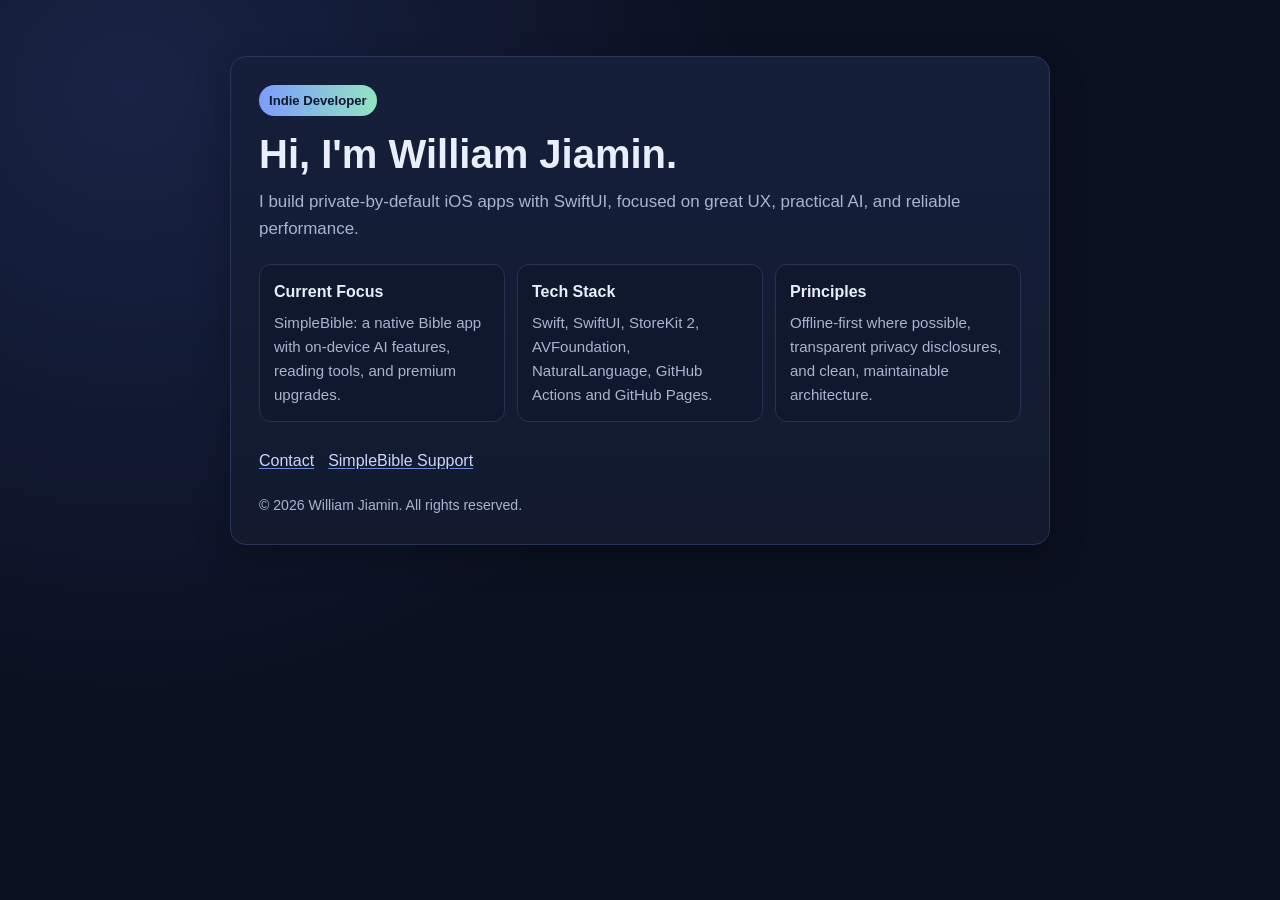
==== index.html @ ba6715cb "Initialize user site with indie dev landing page and app-ads.txt. Publish a simple marketing homepag" ====
<!DOCTYPE html>
<html lang="en">
<head>
  <meta charset="UTF-8">
  <meta name="viewport" content="width=device-width, initial-scale=1.0">
  <title>William Jiamin — Indie iOS Developer</title>
  <style>
    :root {
      --bg: #0b1020;
      --card: #131a2e;
      --text: #e9eefc;
      --muted: #a9b4d0;
      --accent: #7c9cff;
      --accent-2: #93e4c1;
    }
    * { box-sizing: border-box; }
    body {
      margin: 0;
      font-family: -apple-system, BlinkMacSystemFont, "Segoe UI", Roboto, Helvetica, Arial, sans-serif;
      background: radial-gradient(circle at 10% 10%, #182345 0%, var(--bg) 45%);
      color: var(--text);
      line-height: 1.6;
      min-height: 100vh;
    }
    .wrap {
      max-width: 860px;
      margin: 0 auto;
      padding: 56px 20px 72px;
    }
    .card {
      background: linear-gradient(180deg, #151f3b 0%, var(--card) 100%);
      border: 1px solid #2a3559;
      border-radius: 16px;
      padding: 28px;
      box-shadow: 0 12px 34px rgba(0, 0, 0, 0.25);
    }
    h1 {
      font-size: clamp(1.8rem, 3.3vw, 2.5rem);
      line-height: 1.2;
      margin: 0 0 10px;
    }
    .subtitle {
      margin: 0 0 20px;
      color: var(--muted);
      font-size: 1.06rem;
    }
    .badge {
      display: inline-block;
      font-size: 0.82rem;
      font-weight: 700;
      color: #0f1730;
      background: linear-gradient(90deg, var(--accent), var(--accent-2));
      padding: 5px 10px;
      border-radius: 999px;
      margin-bottom: 14px;
    }
    .grid {
      display: grid;
      grid-template-columns: repeat(auto-fit, minmax(220px, 1fr));
      gap: 12px;
      margin: 22px 0 26px;
    }
    .panel {
      background: #10182d;
      border: 1px solid #273353;
      border-radius: 12px;
      padding: 14px;
    }
    .panel h3 {
      margin: 0 0 6px;
      font-size: 1rem;
    }
    .panel p {
      margin: 0;
      color: var(--muted);
      font-size: 0.94rem;
    }
    a {
      color: #c9d7ff;
      text-decoration-color: #6f89df;
      text-underline-offset: 2px;
    }
    .links {
      display: flex;
      gap: 14px;
      flex-wrap: wrap;
      margin-top: 8px;
    }
    footer {
      margin-top: 20px;
      color: var(--muted);
      font-size: 0.88rem;
    }
  </style>
</head>
<body>
  <main class="wrap">
    <section class="card">
      <span class="badge">Indie Developer</span>
      <h1>Hi, I'm William Jiamin.</h1>
      <p class="subtitle">
        I build private-by-default iOS apps with SwiftUI, focused on great UX, practical AI, and reliable performance.
      </p>

      <div class="grid">
        <article class="panel">
          <h3>Current Focus</h3>
          <p>SimpleBible: a native Bible app with on-device AI features, reading tools, and premium upgrades.</p>
        </article>
        <article class="panel">
          <h3>Tech Stack</h3>
          <p>Swift, SwiftUI, StoreKit 2, AVFoundation, NaturalLanguage, GitHub Actions and GitHub Pages.</p>
        </article>
        <article class="panel">
          <h3>Principles</h3>
          <p>Offline-first where possible, transparent privacy disclosures, and clean, maintainable architecture.</p>
        </article>
      </div>

      <div class="links">
        <a href="mailto:williamjiaminus@gmail.com">Contact</a>
        <a href="https://williamjiamin.github.io/SimpleBible/">SimpleBible Support</a>
      </div>

      <footer>
        © 2026 William Jiamin. All rights reserved.
      </footer>
    </section>
  </main>
</body>
</html>
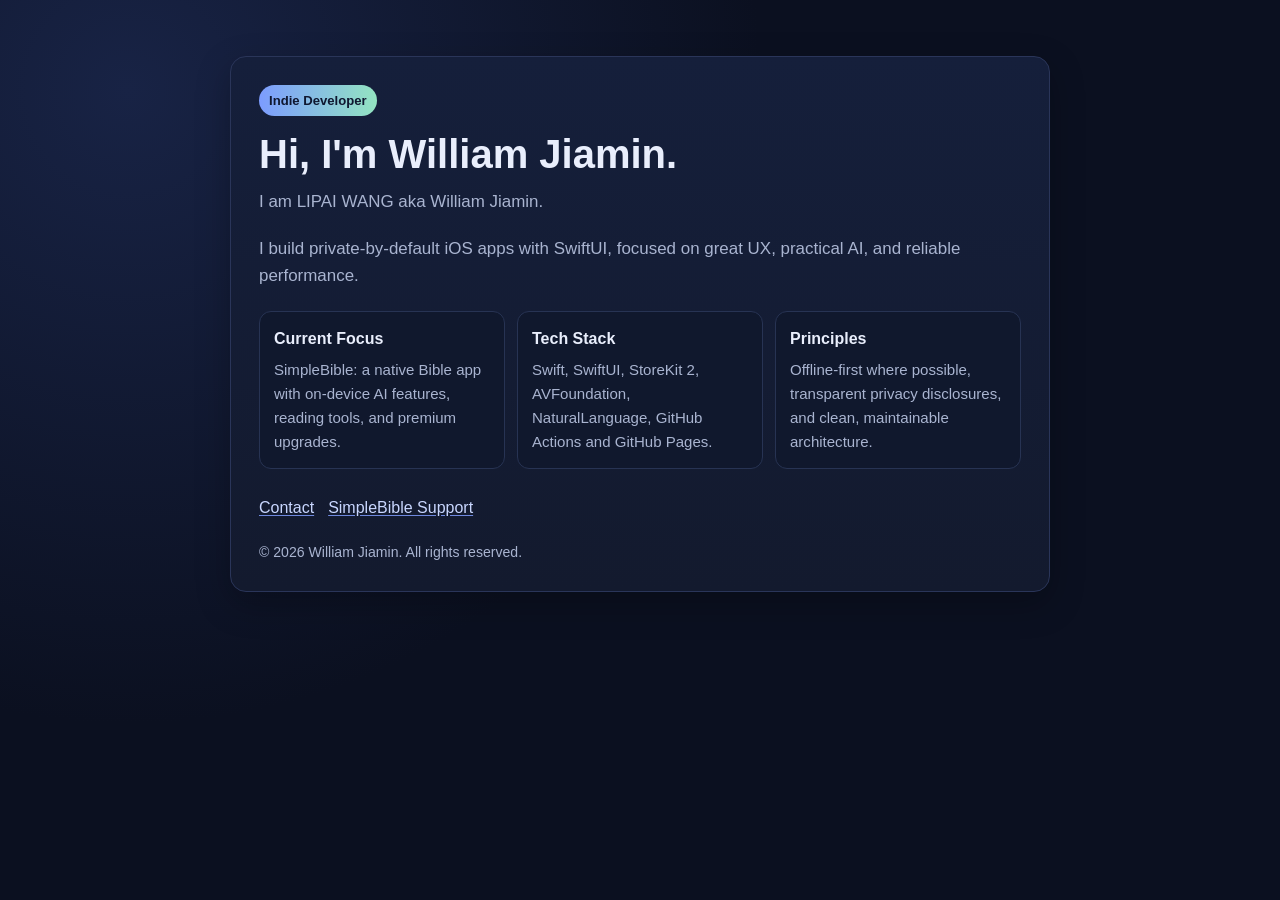
==== commit b38ecfee: "Add personal intro line with legal and known name. Clarify identity on the homepage by stating Lipai" ====
--- a/index.html
+++ b/index.html
@@ -98,6 +98,7 @@
     <section class="card">
       <span class="badge">Indie Developer</span>
       <h1>Hi, I'm William Jiamin.</h1>
+      <p class="subtitle">I am LIPAI WANG aka William Jiamin.</p>
       <p class="subtitle">
         I build private-by-default iOS apps with SwiftUI, focused on great UX, practical AI, and reliable performance.
       </p>
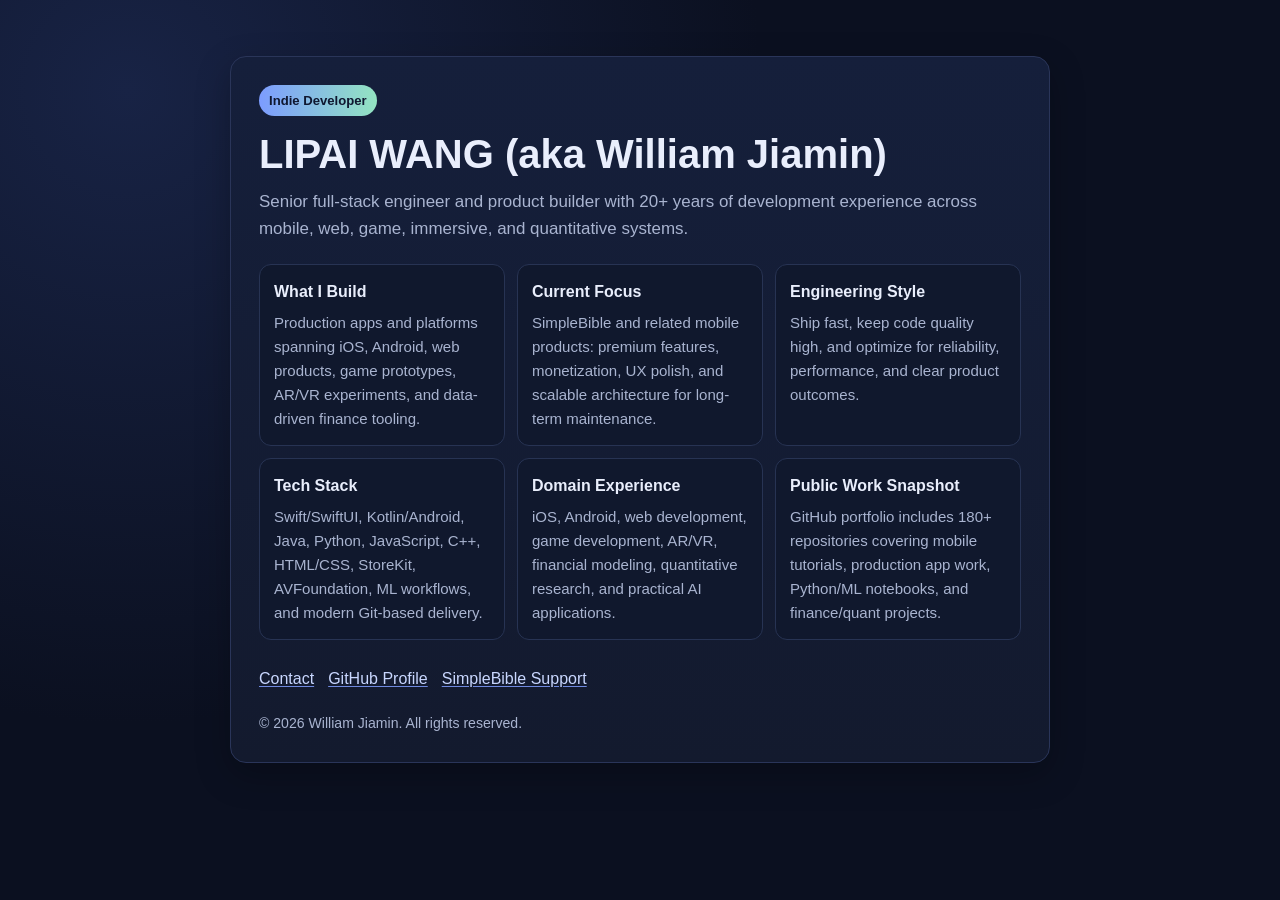
==== commit 4e4f863e: "Rewrite homepage as professional multi-domain portfolio. Highlight legal/name identity, 20+ years of" ====
--- a/index.html
+++ b/index.html
@@ -97,29 +97,41 @@
   <main class="wrap">
     <section class="card">
       <span class="badge">Indie Developer</span>
-      <h1>Hi, I'm William Jiamin.</h1>
-      <p class="subtitle">I am LIPAI WANG aka William Jiamin.</p>
+      <h1>LIPAI WANG (aka William Jiamin)</h1>
       <p class="subtitle">
-        I build private-by-default iOS apps with SwiftUI, focused on great UX, practical AI, and reliable performance.
+        Senior full-stack engineer and product builder with 20+ years of development experience across mobile, web, game, immersive, and quantitative systems.
       </p>
 
       <div class="grid">
         <article class="panel">
+          <h3>What I Build</h3>
+          <p>Production apps and platforms spanning iOS, Android, web products, game prototypes, AR/VR experiments, and data-driven finance tooling.</p>
+        </article>
+        <article class="panel">
           <h3>Current Focus</h3>
-          <p>SimpleBible: a native Bible app with on-device AI features, reading tools, and premium upgrades.</p>
+          <p>SimpleBible and related mobile products: premium features, monetization, UX polish, and scalable architecture for long-term maintenance.</p>
+        </article>
+        <article class="panel">
+          <h3>Engineering Style</h3>
+          <p>Ship fast, keep code quality high, and optimize for reliability, performance, and clear product outcomes.</p>
         </article>
         <article class="panel">
           <h3>Tech Stack</h3>
-          <p>Swift, SwiftUI, StoreKit 2, AVFoundation, NaturalLanguage, GitHub Actions and GitHub Pages.</p>
+          <p>Swift/SwiftUI, Kotlin/Android, Java, Python, JavaScript, C++, HTML/CSS, StoreKit, AVFoundation, ML workflows, and modern Git-based delivery.</p>
         </article>
         <article class="panel">
-          <h3>Principles</h3>
-          <p>Offline-first where possible, transparent privacy disclosures, and clean, maintainable architecture.</p>
+          <h3>Domain Experience</h3>
+          <p>iOS, Android, web development, game development, AR/VR, financial modeling, quantitative research, and practical AI applications.</p>
+        </article>
+        <article class="panel">
+          <h3>Public Work Snapshot</h3>
+          <p>GitHub portfolio includes 180+ repositories covering mobile tutorials, production app work, Python/ML notebooks, and finance/quant projects.</p>
         </article>
       </div>
 
       <div class="links">
         <a href="mailto:williamjiaminus@gmail.com">Contact</a>
+        <a href="https://github.com/williamjiamin">GitHub Profile</a>
         <a href="https://williamjiamin.github.io/SimpleBible/">SimpleBible Support</a>
       </div>
 
